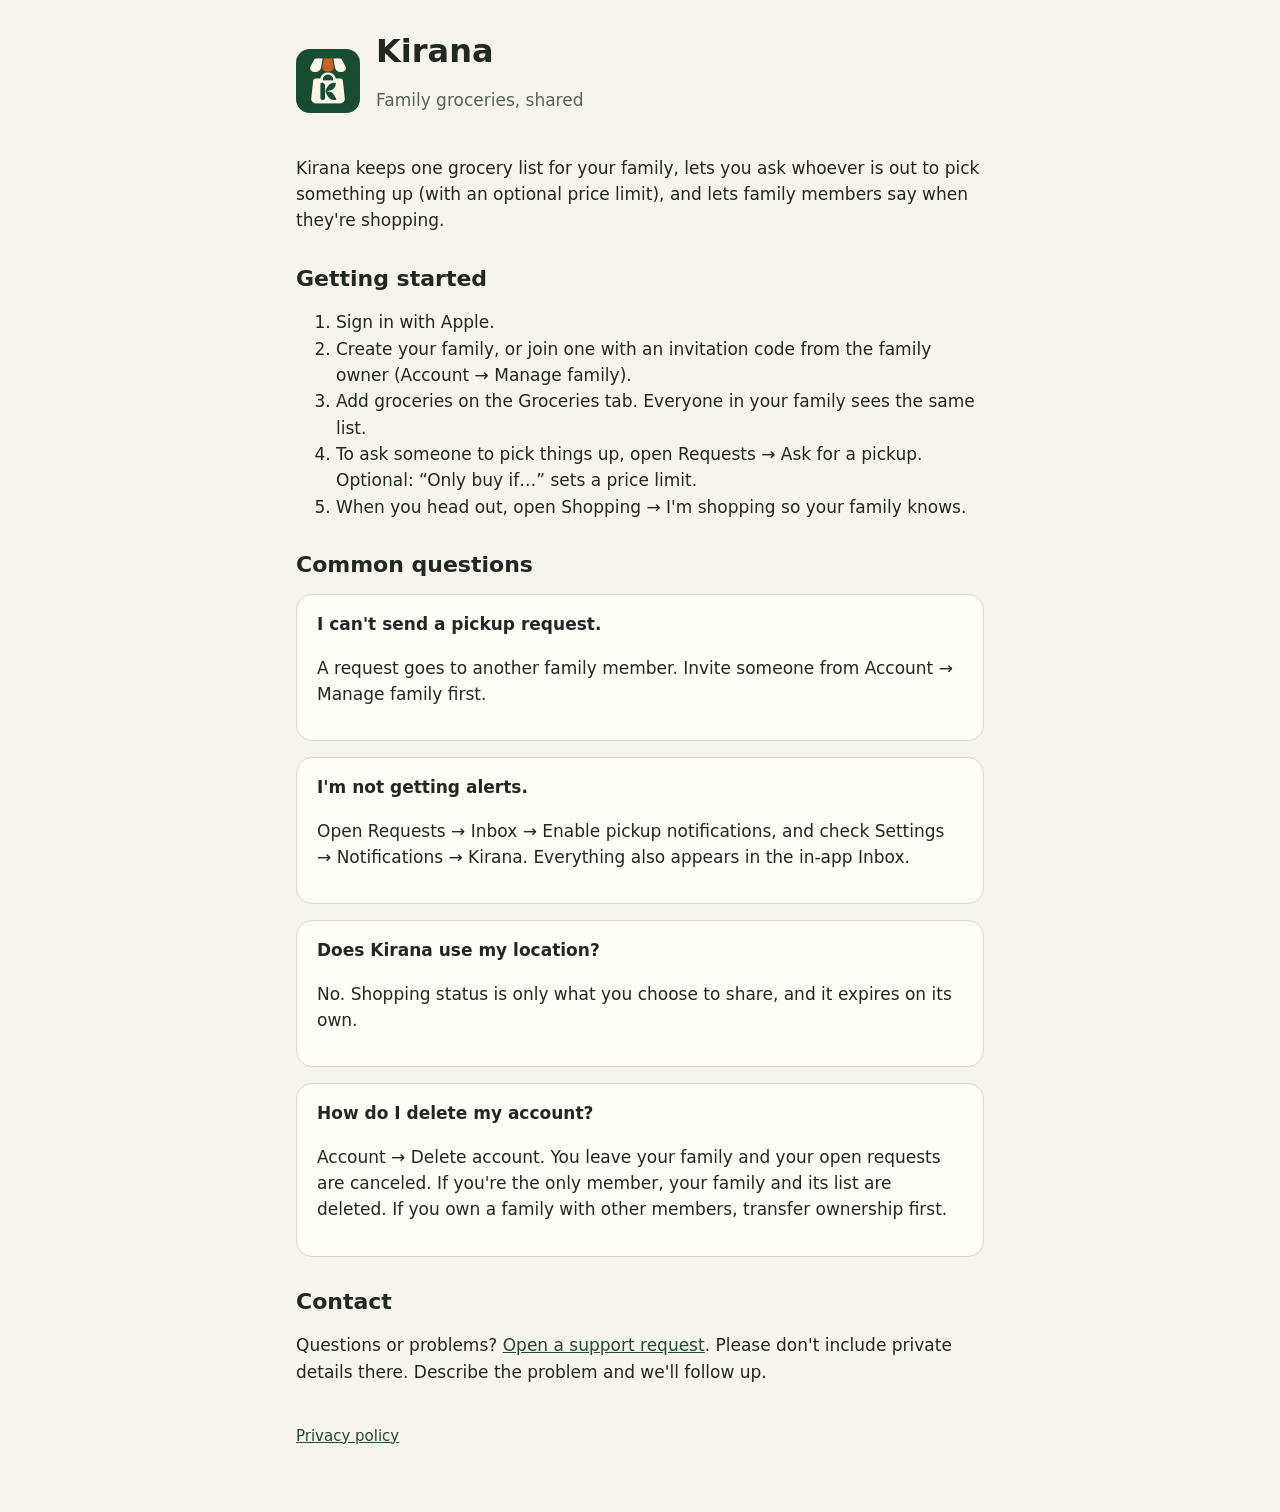
==== index.html @ 64449059 "Kirana support and privacy pages" ====
<!doctype html>
<html lang="en"><head><meta charset="utf-8"><meta name="viewport" content="width=device-width,initial-scale=1">
<title>Kirana: Family Groceries — Support</title><link rel="stylesheet" href="style.css"><link rel="icon" href="icon.png"></head>
<body><main>
<header><img src="icon.png" alt=""><div><h1>Kirana</h1><p class="muted">Family groceries, shared</p></div></header>
<p>Kirana keeps one grocery list for your family, lets you ask whoever is out to pick something up (with an optional price limit), and lets family members say when they're shopping.</p>
<h2>Getting started</h2>
<ol>
<li>Sign in with Apple.</li>
<li>Create your family, or join one with an invitation code from the family owner (Account → Manage family).</li>
<li>Add groceries on the Groceries tab. Everyone in your family sees the same list.</li>
<li>To ask someone to pick things up, open Requests → Ask for a pickup. Optional: “Only buy if…” sets a price limit.</li>
<li>When you head out, open Shopping → I'm shopping so your family knows.</li>
</ol>
<h2>Common questions</h2>
<div class="card"><strong>I can't send a pickup request.</strong><p>A request goes to another family member. Invite someone from Account → Manage family first.</p></div>
<div class="card"><strong>I'm not getting alerts.</strong><p>Open Requests → Inbox → Enable pickup notifications, and check Settings → Notifications → Kirana. Everything also appears in the in-app Inbox.</p></div>
<div class="card"><strong>Does Kirana use my location?</strong><p>No. Shopping status is only what you choose to share, and it expires on its own.</p></div>
<div class="card"><strong>How do I delete my account?</strong><p>Account → Delete account. You leave your family and your open requests are canceled. If you're the only member, your family and its list are deleted. If you own a family with other members, transfer ownership first.</p></div>
<h2>Contact</h2>
<p>Questions or problems? <a href="https://github.com/munisht06/kirana-site/issues/new">Open a support request</a>. Please don't include private details there. Describe the problem and we'll follow up.</p>
<nav><a href="privacy.html">Privacy policy</a></nav>
</main></body></html>
---- style.css ----
/* Kirana Neighbourhood tokens (design/tokens.json) */
:root{--action:#214936;--canvas:#F7F4EC;--surface:#FFFDF8;--text:#202820;--muted:#566257;--border:#D4D9CC;--spice:#A34F24}
@media (prefers-color-scheme:dark){:root{--action:#9FD5B3;--canvas:#111A14;--surface:#1A281E;--text:#F2F4E9;--muted:#B5C1B4;--border:#3C5040;--spice:#F3BC91}}
*{box-sizing:border-box}
body{margin:0;background:var(--canvas);color:var(--text);font:17px/1.55 -apple-system,BlinkMacSystemFont,"Segoe UI",system-ui,sans-serif}
main{max-width:720px;margin:0 auto;padding:32px 16px 64px}
header{display:flex;align-items:center;gap:16px;margin-bottom:24px}
header img{width:64px;height:64px;border-radius:14px}
h1,h2{font-family:ui-rounded,-apple-system,system-ui,sans-serif;line-height:1.2}
h1{font-size:32px;margin:0}
h2{font-size:22px;margin:32px 0 8px}
p,li{color:var(--text)}
.muted{color:var(--muted)}
a{color:var(--action)}
.card{background:var(--surface);border:1px solid var(--border);border-radius:16px;padding:16px 20px;margin:16px 0}
nav{display:flex;gap:20px;margin-top:40px;font-size:15px}
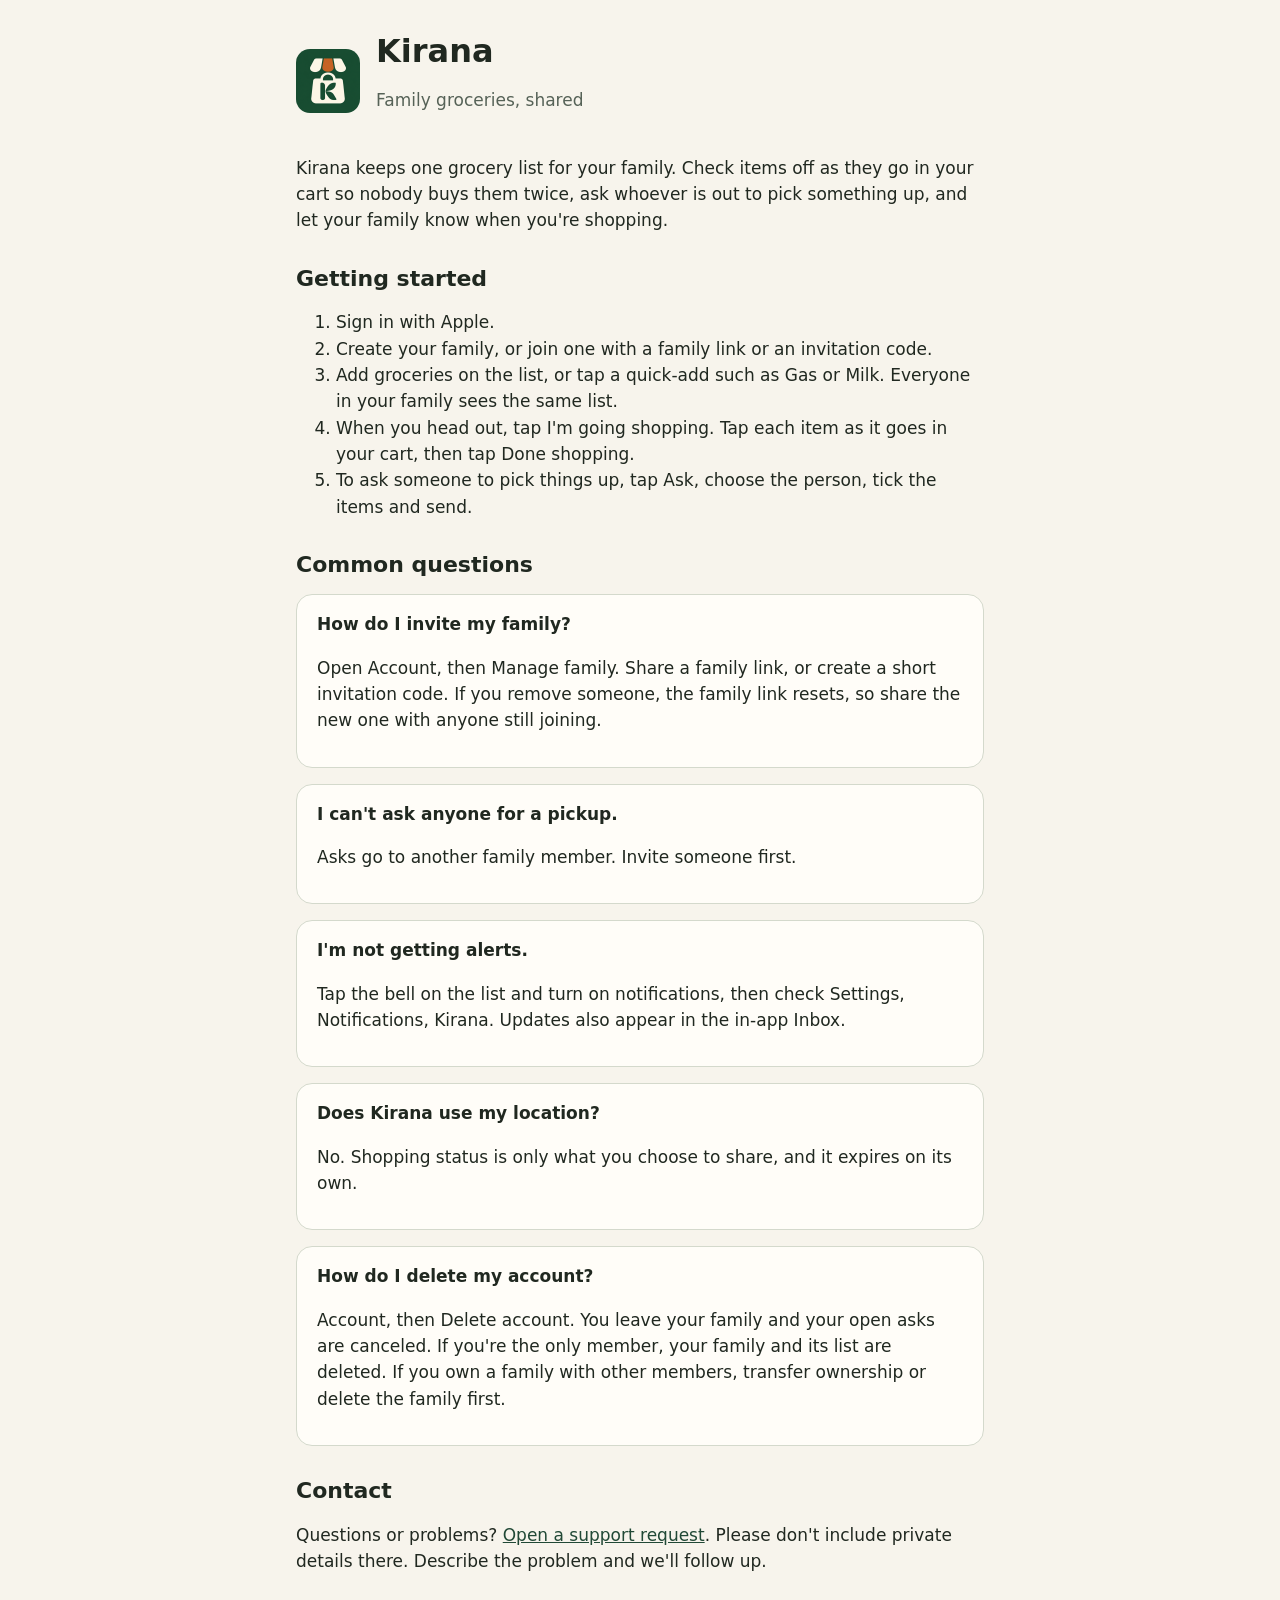
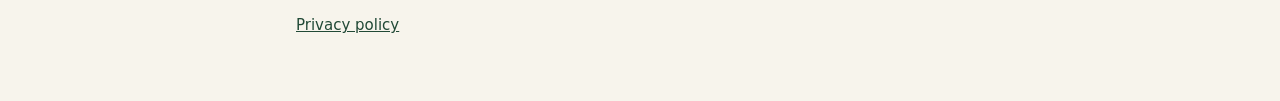
==== commit 73af13aa: "Update support page for the list-first app" ====
--- a/index.html
+++ b/index.html
@@ -3,20 +3,21 @@
 <title>Kirana: Family Groceries — Support</title><link rel="stylesheet" href="style.css"><link rel="icon" href="icon.png"></head>
 <body><main>
 <header><img src="icon.png" alt=""><div><h1>Kirana</h1><p class="muted">Family groceries, shared</p></div></header>
-<p>Kirana keeps one grocery list for your family, lets you ask whoever is out to pick something up (with an optional price limit), and lets family members say when they're shopping.</p>
+<p>Kirana keeps one grocery list for your family. Check items off as they go in your cart so nobody buys them twice, ask whoever is out to pick something up, and let your family know when you're shopping.</p>
 <h2>Getting started</h2>
 <ol>
 <li>Sign in with Apple.</li>
-<li>Create your family, or join one with an invitation code from the family owner (Account → Manage family).</li>
-<li>Add groceries on the Groceries tab. Everyone in your family sees the same list.</li>
-<li>To ask someone to pick things up, open Requests → Ask for a pickup. Optional: “Only buy if…” sets a price limit.</li>
-<li>When you head out, open Shopping → I'm shopping so your family knows.</li>
+<li>Create your family, or join one with a family link or an invitation code.</li>
+<li>Add groceries on the list, or tap a quick-add such as Gas or Milk. Everyone in your family sees the same list.</li>
+<li>When you head out, tap I'm going shopping. Tap each item as it goes in your cart, then tap Done shopping.</li>
+<li>To ask someone to pick things up, tap Ask, choose the person, tick the items and send.</li>
 </ol>
 <h2>Common questions</h2>
-<div class="card"><strong>I can't send a pickup request.</strong><p>A request goes to another family member. Invite someone from Account → Manage family first.</p></div>
-<div class="card"><strong>I'm not getting alerts.</strong><p>Open Requests → Inbox → Enable pickup notifications, and check Settings → Notifications → Kirana. Everything also appears in the in-app Inbox.</p></div>
+<div class="card"><strong>How do I invite my family?</strong><p>Open Account, then Manage family. Share a family link, or create a short invitation code. If you remove someone, the family link resets, so share the new one with anyone still joining.</p></div>
+<div class="card"><strong>I can't ask anyone for a pickup.</strong><p>Asks go to another family member. Invite someone first.</p></div>
+<div class="card"><strong>I'm not getting alerts.</strong><p>Tap the bell on the list and turn on notifications, then check Settings, Notifications, Kirana. Updates also appear in the in-app Inbox.</p></div>
 <div class="card"><strong>Does Kirana use my location?</strong><p>No. Shopping status is only what you choose to share, and it expires on its own.</p></div>
-<div class="card"><strong>How do I delete my account?</strong><p>Account → Delete account. You leave your family and your open requests are canceled. If you're the only member, your family and its list are deleted. If you own a family with other members, transfer ownership first.</p></div>
+<div class="card"><strong>How do I delete my account?</strong><p>Account, then Delete account. You leave your family and your open asks are canceled. If you're the only member, your family and its list are deleted. If you own a family with other members, transfer ownership or delete the family first.</p></div>
 <h2>Contact</h2>
 <p>Questions or problems? <a href="https://github.com/munisht06/kirana-site/issues/new">Open a support request</a>. Please don't include private details there. Describe the problem and we'll follow up.</p>
 <nav><a href="privacy.html">Privacy policy</a></nav>
